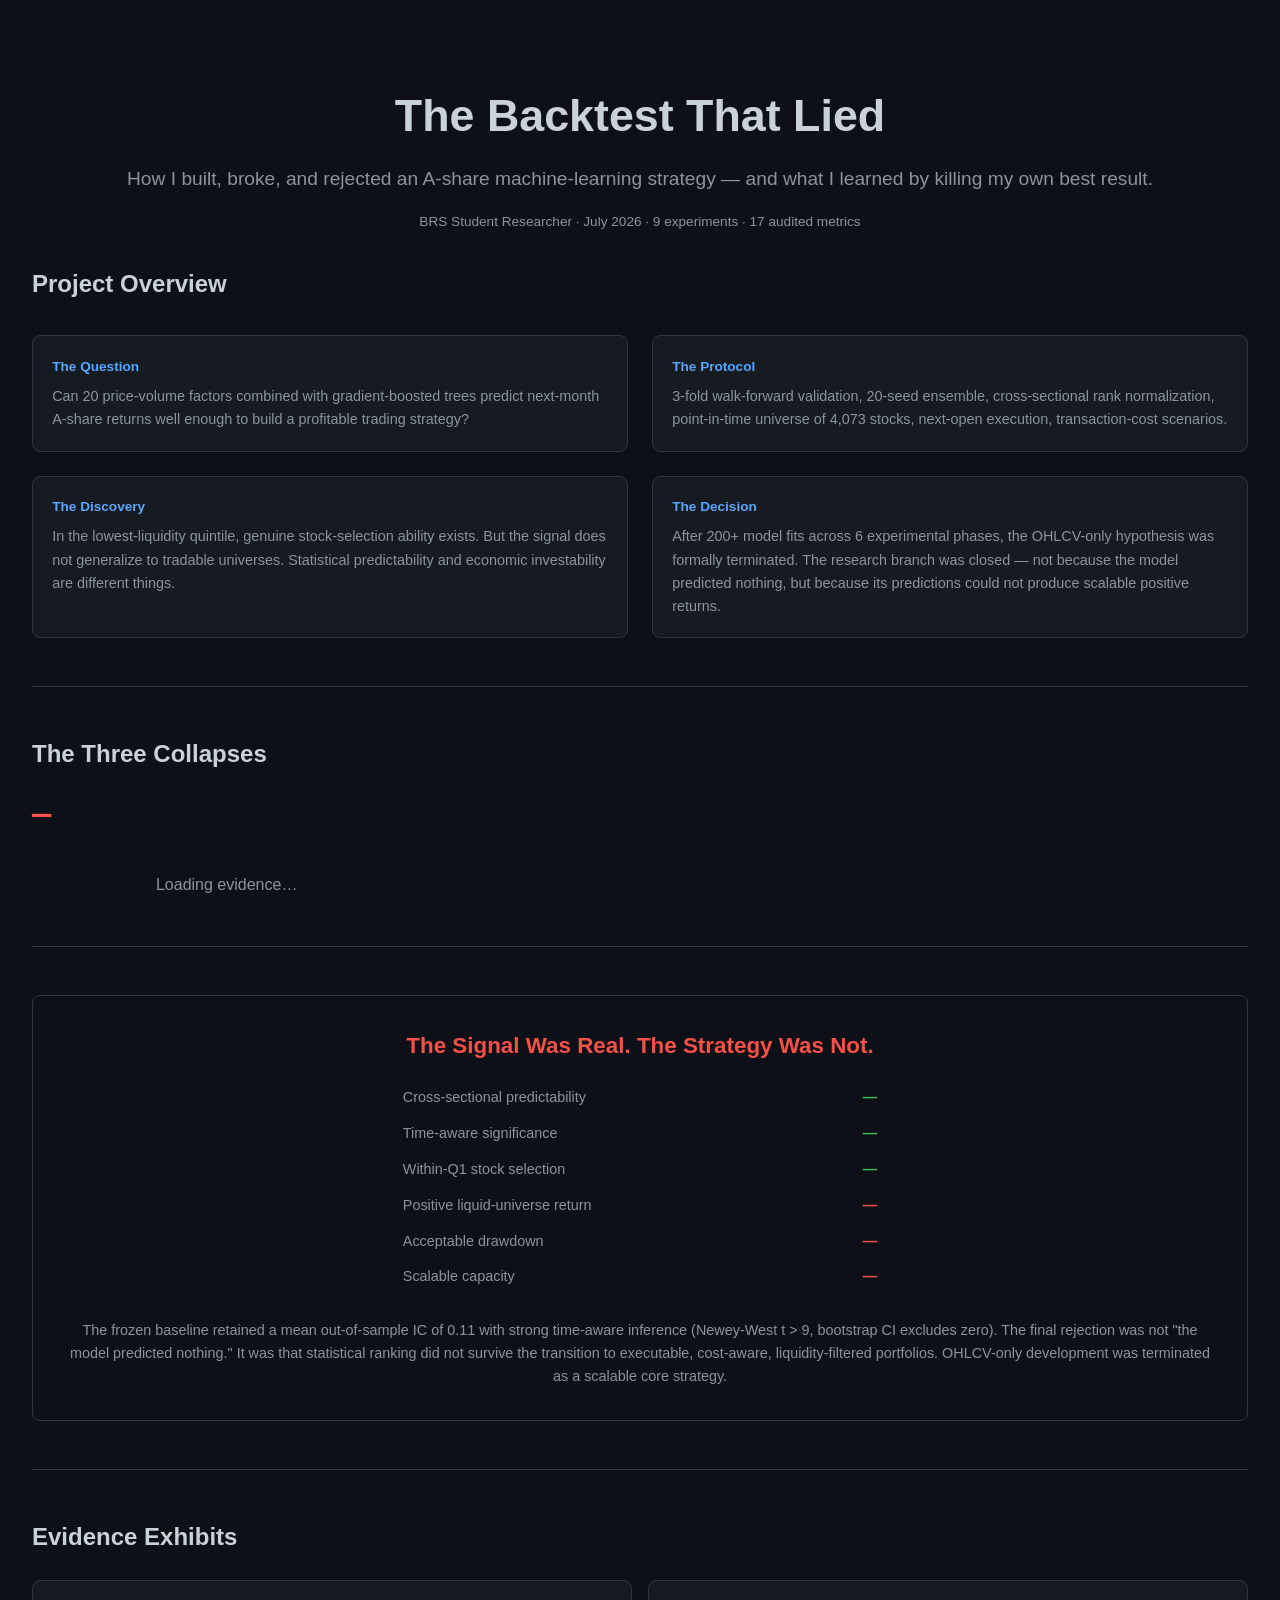
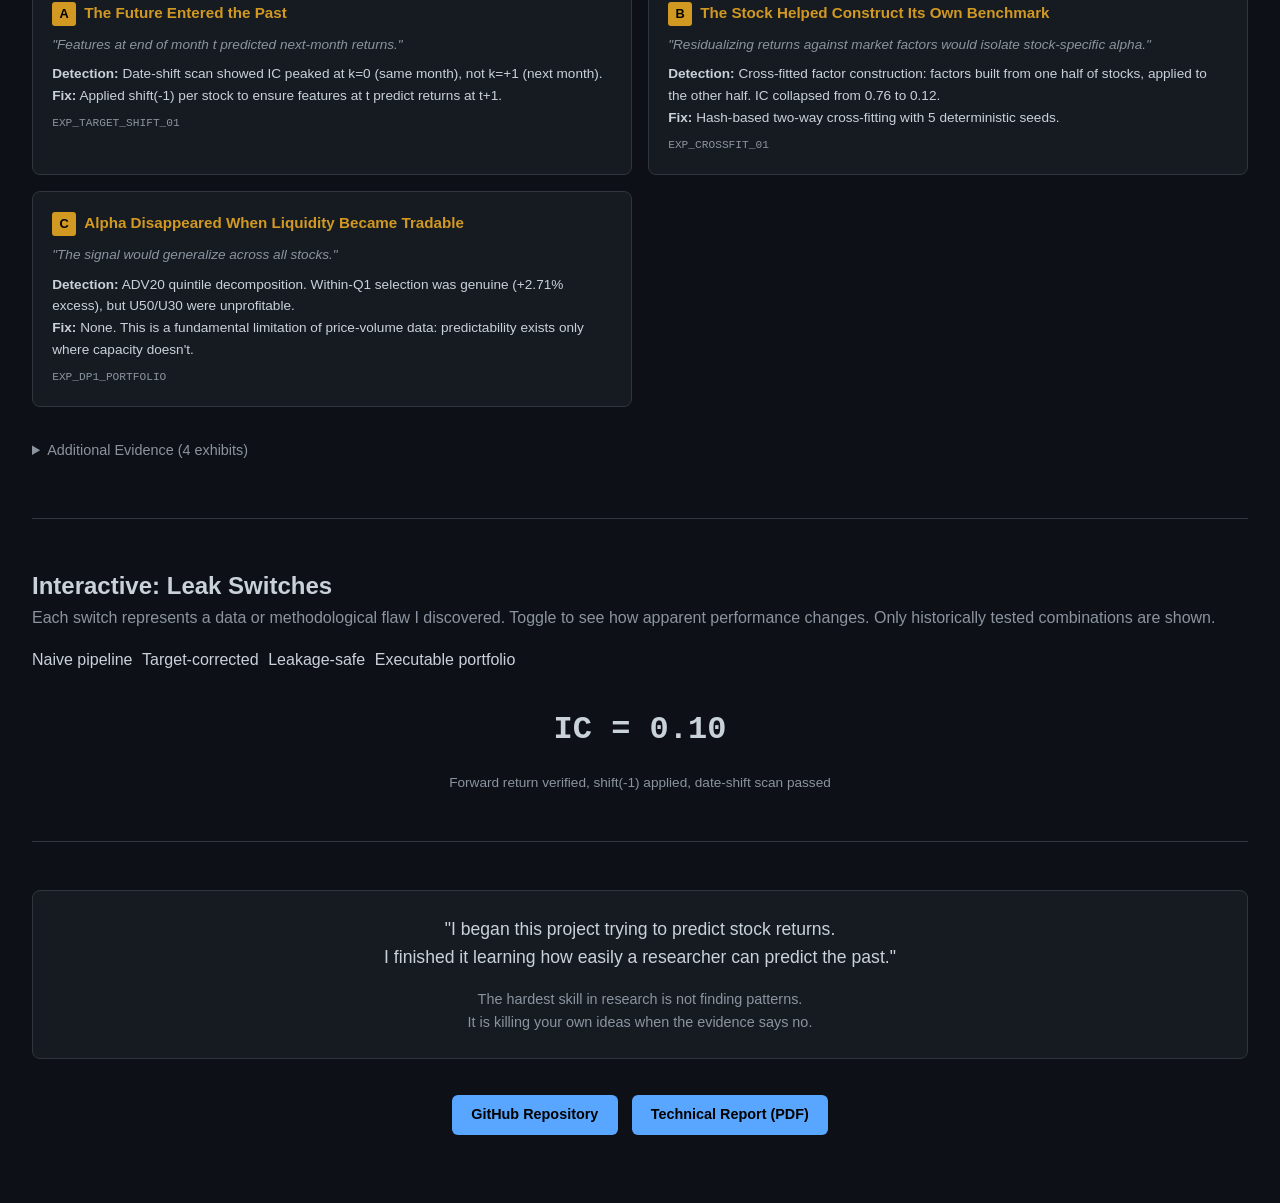
==== index.html @ 77d0dc67 "Freeze evidence-backed portfolio site: The Backtest That Lied v1.0.0" ====
<!DOCTYPE html>
<html lang="en">
<head>
<meta charset="UTF-8">
<meta name="viewport" content="width=device-width, initial-scale=1.0">
<title>The Backtest That Lied</title>
<link rel="stylesheet" href="assets/css/three-collapses.css">
<style>
  /* Additional page-level styles */
  .hero { padding:3rem 0 2rem; text-align:center; }
  .hero h1 { font-size:2.8rem; font-weight:800; }
  .hero .tagline { font-size:1.2rem; color:var(--muted); margin:0.8rem 0; }
  .hero .meta { font-size:0.85rem; color:var(--muted); margin-top:1rem; }
  .overview { display:grid; grid-template-columns:1fr 1fr; gap:1.5rem; margin:2rem 0; }
  .overview-card { background:var(--card); border:1px solid var(--border); border-radius:8px; padding:1.2rem; }
  .overview-card h3 { font-size:0.85rem; color:var(--accent); margin-bottom:0.5rem; }
  .overview-card p { font-size:0.9rem; color:var(--muted); }
  .verdict { text-align:center; padding:2rem; margin:2rem 0; border:1px solid var(--border); border-radius:8px; }
  .verdict h2 { font-size:1.4rem; color:var(--red); border:none; margin:0 0 1rem; }
  .verdict-table { width:100%; max-width:500px; margin:0 auto; border-collapse:collapse; }
  .verdict-table td { padding:0.4rem 0.8rem; font-size:0.9rem; }
  .verdict-table td:first-child { text-align:left; color:var(--muted); }
  .verdict-table td:last-child { text-align:right; font-weight:600; }
  .verdict-table .pass { color:var(--green); }
  .verdict-table .fail { color:var(--red); }
  .exhibit-grid { display:grid; grid-template-columns:1fr 1fr; gap:1rem; margin:1.5rem 0; }
  .exhibit { background:var(--card); border:1px solid var(--border); border-radius:8px; padding:1.2rem; }
  .exhibit h4 { color:var(--amber); font-size:0.95rem; margin-bottom:0.5rem; }
  .exhibit h4 .ex-letter { display:inline-block; background:var(--amber); color:#000; width:1.5rem; height:1.5rem; text-align:center; line-height:1.5rem; border-radius:3px; font-size:0.8rem; font-weight:700; margin-right:0.5rem; }
  .exhibit .ex-belief { font-size:0.85rem; color:var(--muted); font-style:italic; margin-bottom:0.5rem; }
  .exhibit .ex-fix { font-size:0.85rem; color:var(--text); }
  .exhibit .ex-meta { font-size:0.7rem; color:var(--muted); margin-top:0.5rem; font-family:'SF Mono',monospace; cursor:pointer; }
  .exhibit .ex-meta:hover { color:var(--accent); }
  .additional-exhibits { margin-top:1rem; }
  .additional-exhibits summary { cursor:pointer; color:var(--muted); font-size:0.9rem; padding:0.5rem 0; }
  .additional-grid { display:grid; grid-template-columns:1fr 1fr; gap:1rem; margin-top:1rem; }
  .add-ex { background:var(--card); border:1px solid var(--border); border-radius:8px; padding:1rem; font-size:0.85rem; }
  .add-ex h4 { color:var(--muted); margin-bottom:0.3rem; }
  .section-divider { border:none; border-top:1px solid var(--border); margin:3rem 0; }
  .lesson { font-size:1.1rem; text-align:center; margin:2rem 0; padding:1.5rem; background:var(--card); border-radius:8px; border:1px solid var(--border); }
  .lesson em { color:var(--accent); }
  .footer-links { text-align:center; margin:2rem 0; }
  .footer-links a { display:inline-block; background:var(--accent); color:#000; padding:0.5rem 1.2rem; border-radius:6px; text-decoration:none; font-weight:600; margin:0.3rem; font-size:0.9rem; }
  .error-banner { display:none; background:#3d1f1f; border:1px solid var(--red); border-radius:8px; padding:1rem; text-align:center; margin:1rem 0; color:var(--red); }
  .error-banner code { background:transparent; color:var(--amber); }
  @media(max-width:768px) {
    .hero h1 { font-size:1.8rem; }
    .overview { grid-template-columns:1fr; }
    .exhibit-grid { grid-template-columns:1fr; }
    .additional-grid { grid-template-columns:1fr; }
  }
</style>
</head>
<body>

<div class="container">

<!-- HERO -->
<div class="hero" id="hero">
  <h1>The Backtest That Lied</h1>
  <p class="tagline">How I built, broke, and rejected an A-share machine-learning strategy — and what I learned by killing my own best result.</p>
  <div class="meta">
    BRS Student Researcher &middot; July 2026 &middot;
    <span id="hero-experiment-count">—</span> experiments &middot;
    <span id="hero-metric-count">—</span> audited metrics
  </div>
</div>

<div id="error-banner" class="error-banner"></div>

<!-- OVERVIEW -->
<h2>Project Overview</h2>
<div class="overview">
  <div class="overview-card">
    <h3>The Question</h3>
    <p>Can 20 price-volume factors combined with gradient-boosted trees predict next-month A-share returns well enough to build a profitable trading strategy?</p>
  </div>
  <div class="overview-card">
    <h3>The Protocol</h3>
    <p>3-fold walk-forward validation, 20-seed ensemble, cross-sectional rank normalization, point-in-time universe of 4,073 stocks, next-open execution, transaction-cost scenarios.</p>
  </div>
  <div class="overview-card">
    <h3>The Discovery</h3>
    <p>In the lowest-liquidity quintile, genuine stock-selection ability exists. But the signal does not generalize to tradable universes. Statistical predictability and economic investability are different things.</p>
  </div>
  <div class="overview-card">
    <h3>The Decision</h3>
    <p>After 200+ model fits across 6 experimental phases, the OHLCV-only hypothesis was formally terminated. The research branch was closed — not because the model predicted nothing, but because its predictions could not produce scalable positive returns.</p>
  </div>
</div>

<!-- THE THREE COLLAPSES -->
<div class="section-divider"></div>
<h2>The Three Collapses</h2>
<div id="collapse-hero" style="font-family:'SF Mono',monospace;font-size:2rem;font-weight:900;color:var(--red);margin:1rem 0;">—</div>
<div class="collapses" id="collapses-container">
  <p style="color:var(--muted);text-align:center;">Loading evidence…</p>
</div>

<!-- VERDICT -->
<div class="section-divider"></div>
<div class="verdict">
  <h2>The Signal Was Real. The Strategy Was Not.</h2>
  <table class="verdict-table" id="verdict-table">
    <tr><td>Cross-sectional predictability</td><td class="pass">—</td></tr>
    <tr><td>Time-aware significance</td><td class="pass">—</td></tr>
    <tr><td>Within-Q1 stock selection</td><td class="pass">—</td></tr>
    <tr><td>Positive liquid-universe return</td><td class="fail">—</td></tr>
    <tr><td>Acceptable drawdown</td><td class="fail">—</td></tr>
    <tr><td>Scalable capacity</td><td class="fail">—</td></tr>
  </table>
  <p style="margin-top:1.5rem;font-size:0.9rem;color:var(--muted);">
    The frozen baseline retained a mean out-of-sample IC of <span id="verdict-ic">—</span> with strong time-aware inference (Newey-West t &gt; 9, bootstrap CI excludes zero).
    The final rejection was not "the model predicted nothing." It was that statistical ranking did not survive the transition to executable, cost-aware, liquidity-filtered portfolios.
    OHLCV-only development was terminated as a scalable core strategy.
  </p>
</div>

<!-- EXHIBITS -->
<div class="section-divider"></div>
<h2>Evidence Exhibits</h2>
<div class="exhibit-grid" id="exhibits-container">
  <p style="color:var(--muted);">Loading evidence…</p>
</div>

<details class="additional-exhibits">
  <summary>Additional Evidence (4 exhibits)</summary>
  <div class="additional-grid" id="additional-exhibits">
    <p style="color:var(--muted);">Loading…</p>
  </div>
</details>

<!-- INTERACTIVE LEAK SWITCHES -->
<div class="section-divider"></div>
<h2>Interactive: Leak Switches</h2>
<p style="color:var(--muted);margin-bottom:1rem;">Each switch represents a data or methodological flaw I discovered. Toggle to see how apparent performance changes. Only historically tested combinations are shown.</p>

<div style="display:flex;flex-wrap:wrap;gap:0.6rem;margin-bottom:1rem;" id="leak-toggles"></div>
<div style="text-align:center;padding:1rem;font-family:'SF Mono',monospace;font-size:2rem;font-weight:700;" id="leak-display">—</div>
<div style="text-align:center;color:var(--muted);font-size:0.85rem;margin-bottom:1rem;" id="leak-label"></div>
<div style="text-align:center;color:var(--amber);font-size:0.8rem;display:none;" id="leak-unsupported">This combination was not historically tested. No result is displayed.</div>

<!-- LESSON -->
<div class="section-divider"></div>
<div class="lesson">
  <p>"I began this project trying to predict stock returns.<br>I finished it learning how easily a researcher can predict the past."</p>
  <p style="font-size:0.9rem;color:var(--muted);margin-top:1rem;">The hardest skill in research is not finding patterns.<br>It is killing your own ideas when the evidence says no.</p>
</div>

<!-- LINKS -->
<div class="footer-links">
  <a href="https://github.com/a24300/the-backtest-that-lied" target="_blank">GitHub Repository</a>
  <a href="./paper/technical_report_en.pdf" target="_blank">Technical Report (PDF)</a>
</div>

</div>

<script src="assets/js/evidence-loader.js"></script>
<script>
// ---- INIT ----
EvidenceLoader.load().then(evidence => {
  populateAll(evidence);
}).catch(err => {
  document.getElementById('error-banner').style.display = 'block';
  document.getElementById('error-banner').innerHTML = `❌ Failed to load evidence: <code>${err.message}</code>`;
  document.querySelectorAll('.collapses p, #exhibits-container p, #additional-exhibits p').forEach(el => {
    el.textContent = 'Evidence unavailable — cannot render this section.';
  });
});

function populateAll(e) {
  const m = e.metrics || {};
  const fmt = (key) => {
    const v = m[key];
    if (!v) return '—';
    if (v.unit && (v.unit.includes('return') || v.unit.includes('drawdown'))) return (v.value*100).toFixed(1)+'%';
    return v.value.toFixed(2);
  };
  const status = (key) => (m[key]?.status || '').includes('invalid') ? 'invalid' : 'ok';

  // Hero stats
  document.getElementById('hero-experiment-count').textContent = new Set(Object.values(m).map(v=>v.experiment_id).filter(Boolean)).size;
  document.getElementById('hero-metric-count').textContent = Object.keys(m).length;

  // Verdict
  document.getElementById('verdict-ic').textContent = fmt('frozen_baseline_mean_ic');

  // Collapses (delegated to shared component)
  if (typeof window.renderCollapses === 'function') {
    window.renderCollapses(e);
  }

  // Exhibits
  const ex = e.exhibits || {};
  const primary = ex.primary || [];
  const additional = ex.additional || [];
  const exContainer = document.getElementById('exhibits-container');
  exContainer.innerHTML = primary.map(exh => `
    <div class="exhibit">
      <h4><span class="ex-letter">${exh.letter}</span>${exh.title}</h4>
      <div class="ex-belief">"${exh.belief}"</div>
      <div class="ex-fix"><strong>Detection:</strong> ${exh.detection || ''}</div>
      <div class="ex-fix"><strong>Fix:</strong> ${exh.fix || ''}</div>
      <div class="ex-meta" title="Click for provenance">${exh.before_metric ? m[exh.before_metric]?.experiment_id : 'N/A'}</div>
    </div>
  `).join('');

  const addContainer = document.getElementById('additional-exhibits');
  addContainer.innerHTML = additional.map(exh => `
    <div class="add-ex">
      <h4>${exh.letter}. ${exh.title}</h4>
      <p>${exh.summary}</p>
    </div>
  `).join('');

  // Leak switches — loaded from evidence.json pipeline_scenarios
  const scenarios = e.pipeline_scenarios || [];
  
  const toggleContainer = document.getElementById('leak-toggles');
  const display = document.getElementById('leak-display');
  const label = document.getElementById('leak-label');
  const unsupported = document.getElementById('leak-unsupported');
  
  toggleContainer.innerHTML = scenarios.map((s, i) => `
    <div class="toggle ${i===1?'on':'off'}" data-id="${s.id}" data-status="${s.status}" data-desc="${s.description}" data-metric="${s.display_metric||''}" data-display="${s.display_value||''}" onclick="selectScenario(this)">
      ${s.label}
    </div>
  `).join('');

  window.selectScenario = function(el) {
    document.querySelectorAll('#leak-toggles .toggle').forEach(t => { t.classList.remove('on'); t.classList.add('off'); });
    el.classList.add('on'); el.classList.remove('off');
    
    const metricKey = el.dataset.metric;
    const hardDisplay = el.dataset.display;
    const status = el.dataset.status;
    
    if (metricKey && m[metricKey]) {
      const metric = m[metricKey];
      const v = metric.value;
      let displayVal;
      if (metric.unit && (metric.unit.includes('return') || metric.unit.includes('drawdown')))
        displayVal = (v * 100).toFixed(1) + '% net annual';
      else if (metric.unit && metric.unit.includes('IC'))
        displayVal = 'IC = ' + v.toFixed(2);
      else
        displayVal = v.toFixed(2);
      display.textContent = displayVal;
    } else if (hardDisplay) {
      display.textContent = hardDisplay;
    } else {
      display.textContent = '—';
    }
    
    label.textContent = el.dataset.desc;
    display.style.color = status === 'invalid' ? 'var(--red)' : 'var(--text)';
    unsupported.style.display = 'none';
  };
  
  // Select target_fixed by default
  const defaultBtn = toggleContainer.querySelector('[data-id="target_fixed"]');
  if (defaultBtn) selectScenario(defaultBtn);

  console.log('✅ index.html fully populated from evidence.json');
}
</script>

</body>
</html>
---- assets/css/three-collapses.css ----
/* three-collapses.css — Forensic research aesthetic */
:root {
  --bg: #0d1117; --card: #161b22; --border: #30363d;
  --text: #c9d1d9; --muted: #8b949e; --accent: #58a6ff;
  --green: #3fb950; --red: #f85149; --amber: #d29922;
}
* { margin:0; padding:0; box-sizing:border-box; }
body { background:var(--bg); color:var(--text); font-family:-apple-system,BlinkMacSystemFont,'Segoe UI',sans-serif; line-height:1.6; padding:2rem; }
h1 { font-size:2rem; margin-bottom:0.5rem; }
h1 span { display:block; font-size:1rem; font-weight:400; color:var(--muted); }

.collapses { display:grid; grid-template-columns:repeat(3,1fr); gap:1.5rem; margin:2rem 0; }

.collapse-panel {
  background:var(--card); border:1px solid var(--border); border-radius:8px;
  padding:1.5rem; display:flex; flex-direction:column;
}
.collapse-panel h2 { font-size:1.1rem; color:var(--accent); margin-bottom:1rem; padding-bottom:0.5rem; border-bottom:1px solid var(--border); }
.collapse-panel .label { font-size:0.75rem; color:var(--muted); text-transform:uppercase; letter-spacing:0.05em; margin-bottom:0.2rem; }
.collapse-panel .belief { font-size:0.9rem; color:var(--text); margin-bottom:1rem; font-style:italic; }
.collapse-panel .intervention { font-size:0.85rem; color:var(--muted); margin-bottom:1.5rem; padding:0.5rem; background:rgba(88,166,255,0.05); border-radius:4px; }

.metric-row { display:flex; justify-content:space-between; align-items:center; margin:0.5rem 0; }
.metric-row .metric-label { font-size:0.8rem; color:var(--muted); }
.metric-row .metric-value { font-family:'SF Mono',monospace; font-size:1.3rem; font-weight:700; }
.metric-row .metric-value.positive { color:var(--green); }
.metric-row .metric-value.negative { color:var(--red); }
.metric-row .metric-value.invalid { color:var(--amber); text-decoration:line-through; }

.arrow-section { text-align:center; margin:0.8rem 0; }
.arrow-section .arrow { color:var(--red); font-size:1.5rem; display:block; }
.arrow-section .decline { font-family:'SF Mono',monospace; font-size:0.85rem; color:var(--red); }

.interpretation { font-size:0.85rem; color:var(--text); margin:1rem 0; padding:0.5rem; border-left:2px solid var(--amber); }

.evidence-link {
  margin-top:auto; padding-top:1rem; border-top:1px solid var(--border);
  font-size:0.75rem; color:var(--muted);
}
.evidence-link button {
  background:none; border:1px solid var(--border); color:var(--accent);
  padding:0.3rem 0.6rem; border-radius:4px; cursor:pointer; font-size:0.75rem;
  margin-top:0.3rem;
}
.evidence-link button:hover { background:var(--border); }

.provenance-popup {
  display:none; position:fixed; top:50%; left:50%; transform:translate(-50%,-50%);
  background:var(--card); border:1px solid var(--border); border-radius:8px;
  padding:1.5rem; z-index:1000; max-width:400px; width:90%; box-shadow:0 8px 32px rgba(0,0,0,0.5);
}
.provenance-popup.show { display:block; }
.provenance-popup h3 { font-size:0.9rem; margin-bottom:0.8rem; color:var(--accent); }
.provenance-popup .pv-row { display:flex; justify-content:space-between; margin:0.3rem 0; font-size:0.8rem; }
.provenance-popup .pv-row .pv-key { color:var(--muted); }
.provenance-popup .pv-row .pv-val { font-family:'SF Mono',monospace; }
.provenance-popup .pv-close {
  position:absolute; top:0.5rem; right:0.8rem; background:none; border:none;
  color:var(--muted); cursor:pointer; font-size:1.2rem;
}
.provenance-popup .status-valid { color:var(--green); }
.provenance-popup .status-invalid { color:var(--red); }

.overlay { display:none; position:fixed; inset:0; background:rgba(0,0,0,0.6); z-index:999; }
.overlay.show { display:block; }

.error-state { text-align:center; padding:3rem; color:var(--red); }
.error-state code { font-size:0.85rem; display:block; margin:0.5rem 0; }

@media(max-width:768px) {
  .collapses { grid-template-columns:1fr; }
  h1 { font-size:1.5rem; }
}
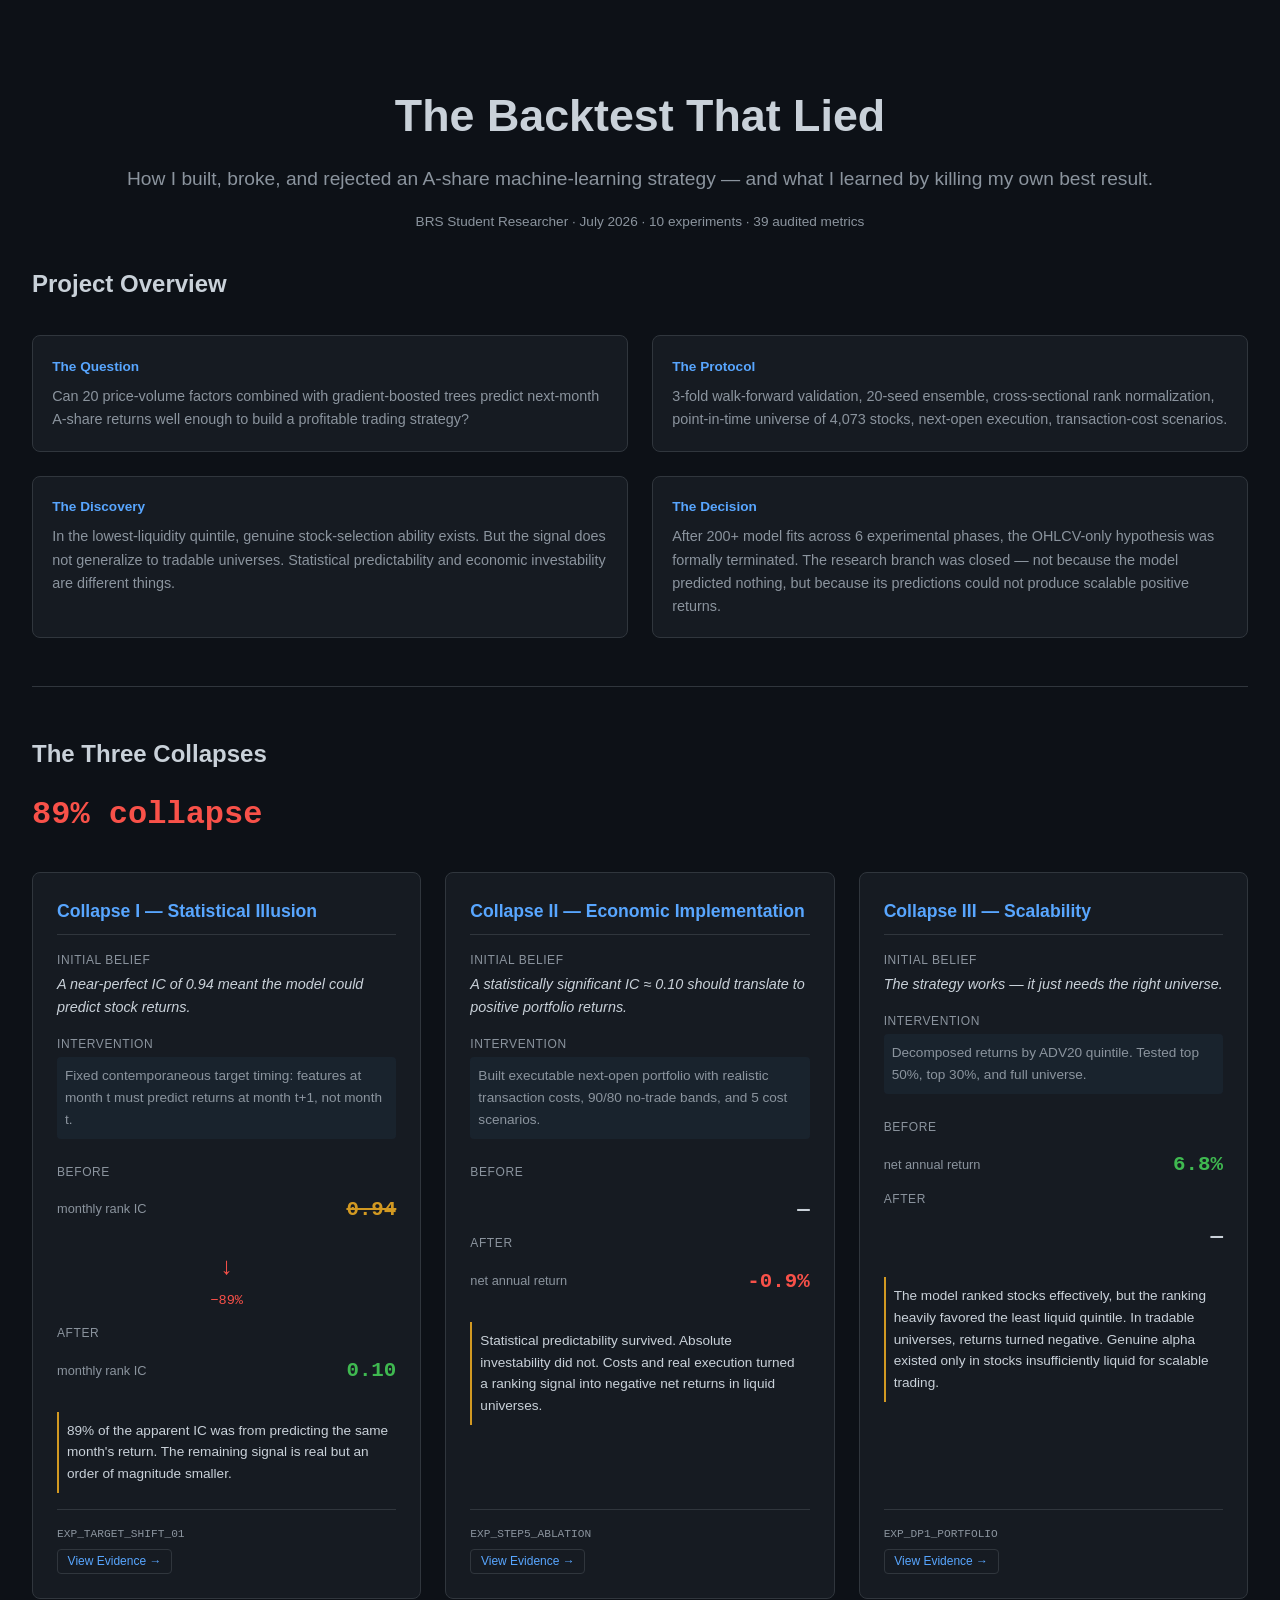
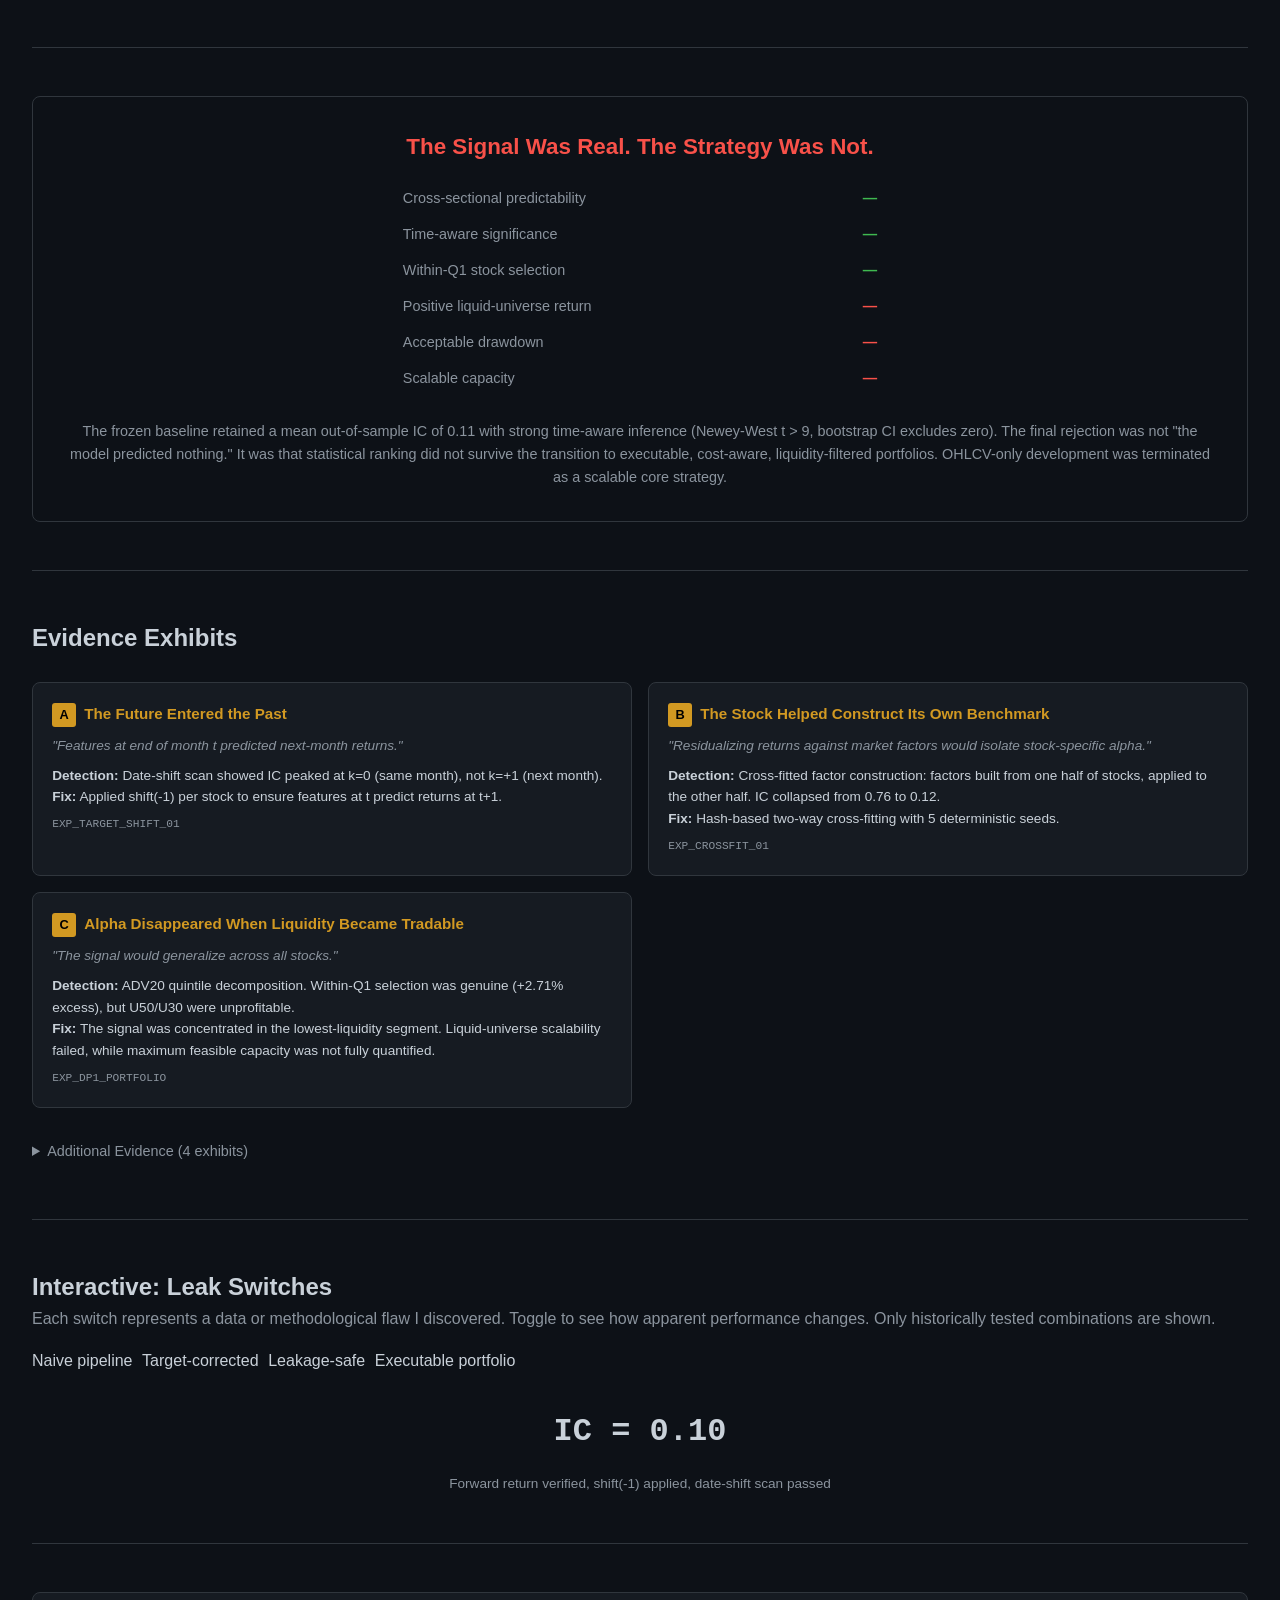
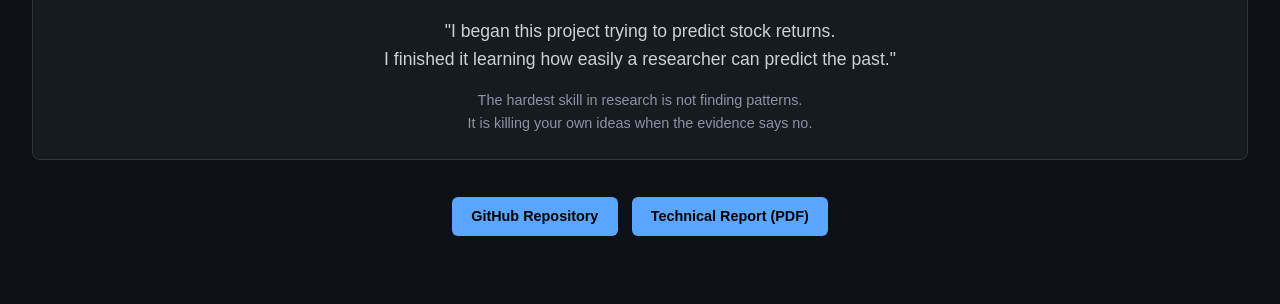
==== commit eb5b093a: "Fix: load three-collapses.js so evidence renders on page" ====
--- a/index.html
+++ b/index.html
@@ -149,13 +149,14 @@
 
 <!-- LINKS -->
 <div class="footer-links">
-  <a href="https://github.com/a24300/the-backtest-that-lied" target="_blank">GitHub Repository</a>
-  <a href="./paper/technical_report_en.pdf" target="_blank">Technical Report (PDF)</a>
+  <a href="https://github.com/DresdenGman/the-backtest-that-lied" target="_blank">GitHub Repository</a>
+  <a href="./technical-report.pdf" target="_blank">Technical Report (PDF)</a>
 </div>
 
 </div>
 
 <script src="assets/js/evidence-loader.js"></script>
+<script src="assets/js/three-collapses.js"></script>
 <script>
 // ---- INIT ----
 EvidenceLoader.load().then(evidence => {
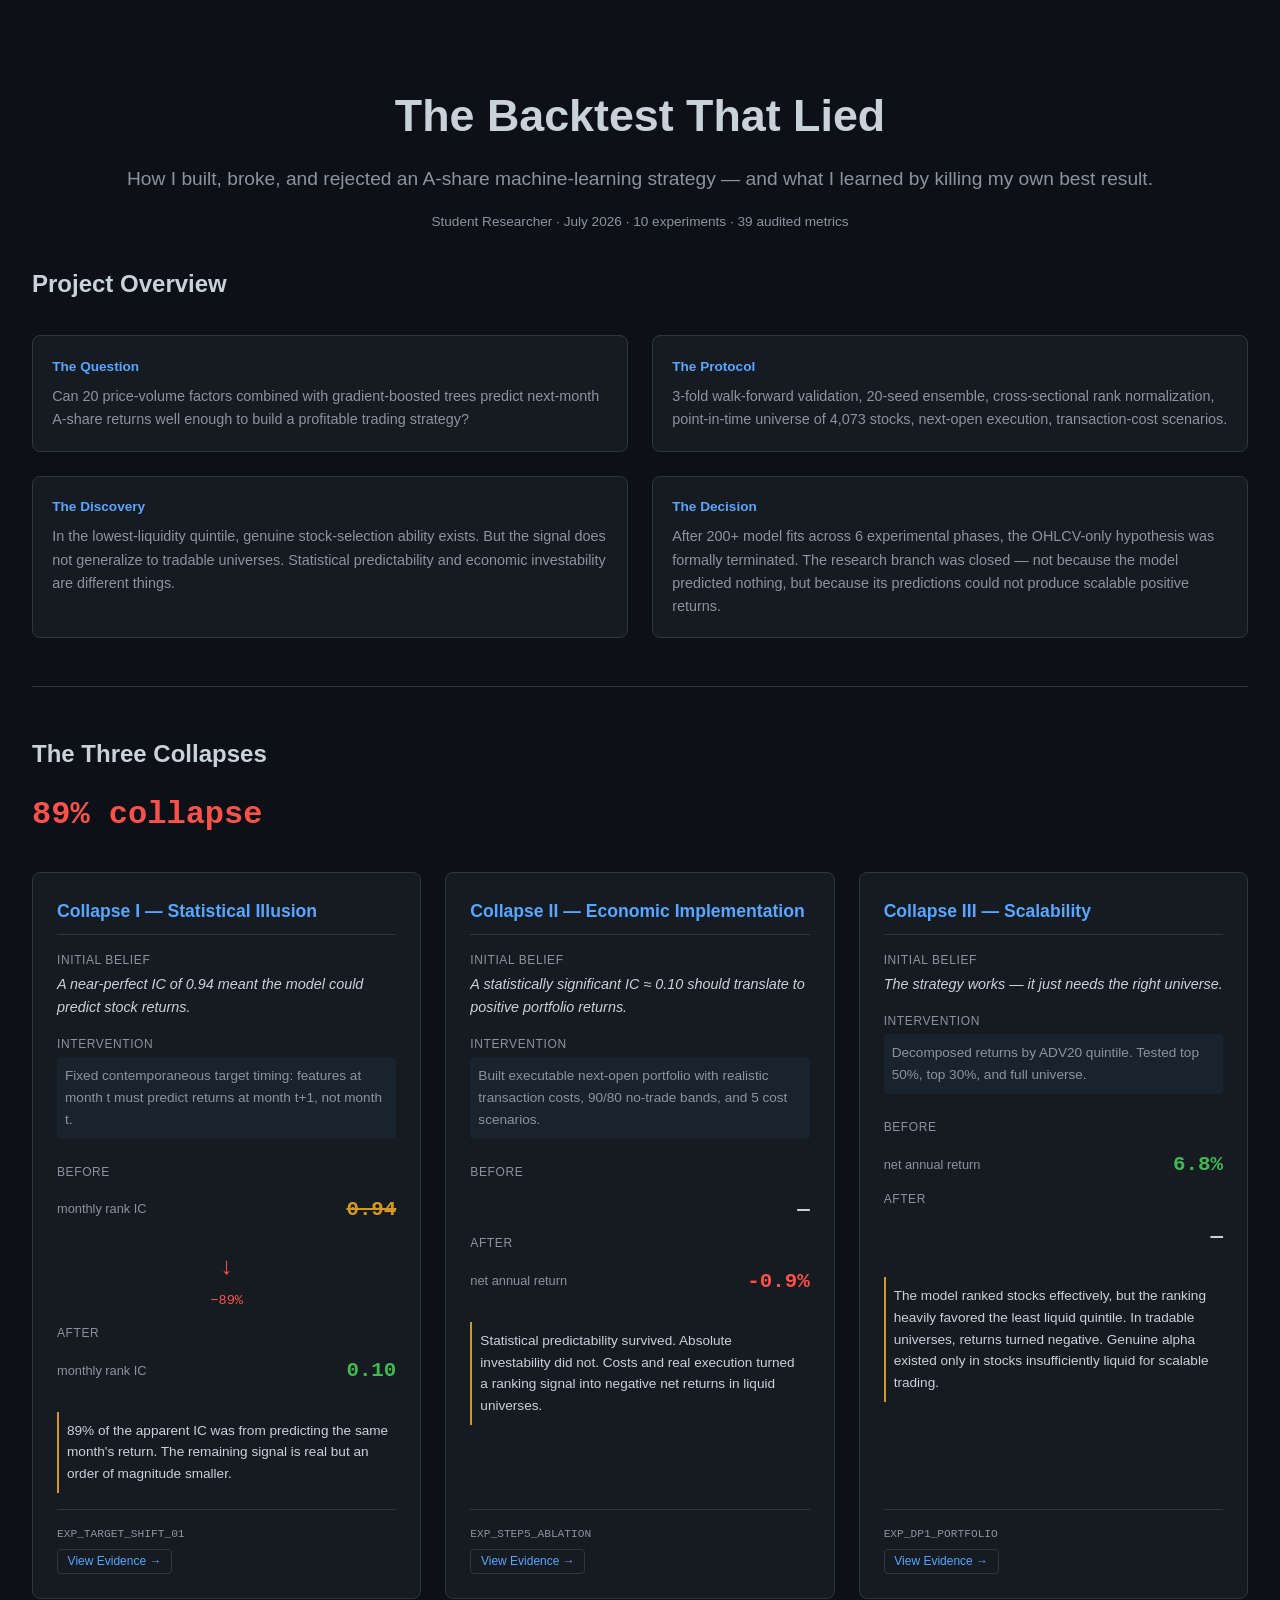
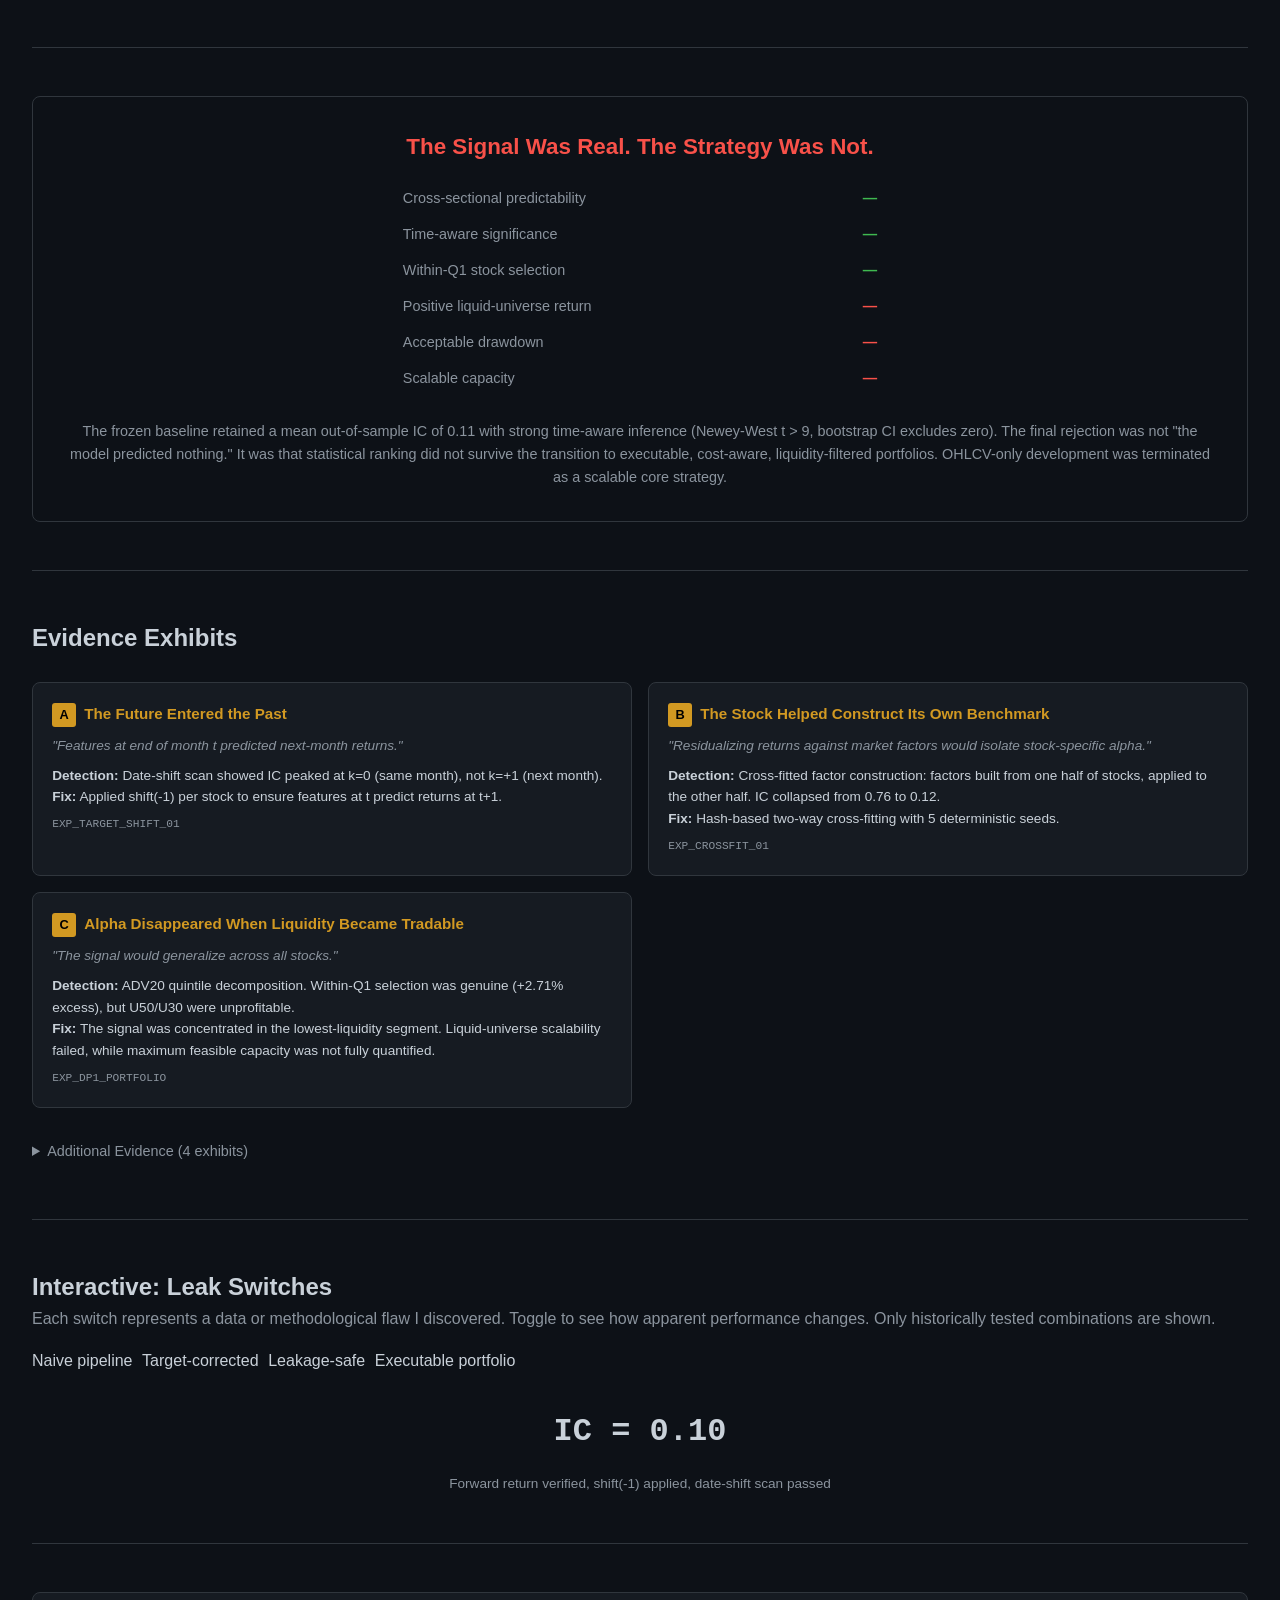
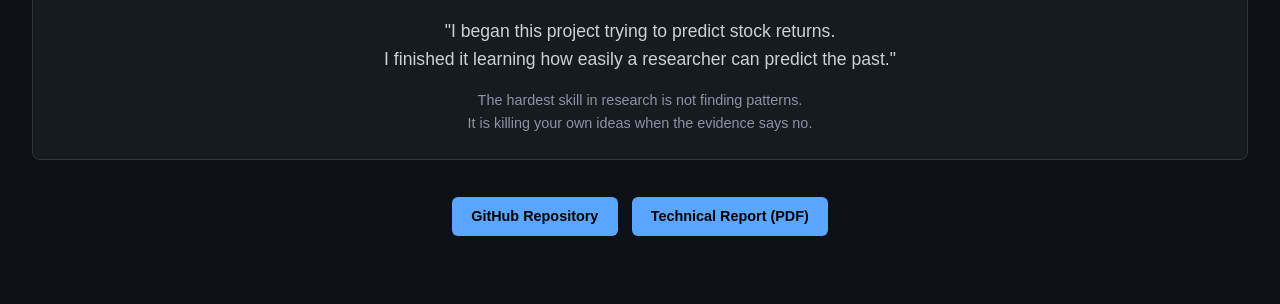
==== commit f5fd642c: "Remove all BRS/school references — personal project only" ====
--- a/index.html
+++ b/index.html
@@ -60,7 +60,7 @@
   <h1>The Backtest That Lied</h1>
   <p class="tagline">How I built, broke, and rejected an A-share machine-learning strategy — and what I learned by killing my own best result.</p>
   <div class="meta">
-    BRS Student Researcher &middot; July 2026 &middot;
+    Student Researcher &middot; July 2026 &middot;
     <span id="hero-experiment-count">—</span> experiments &middot;
     <span id="hero-metric-count">—</span> audited metrics
   </div>
